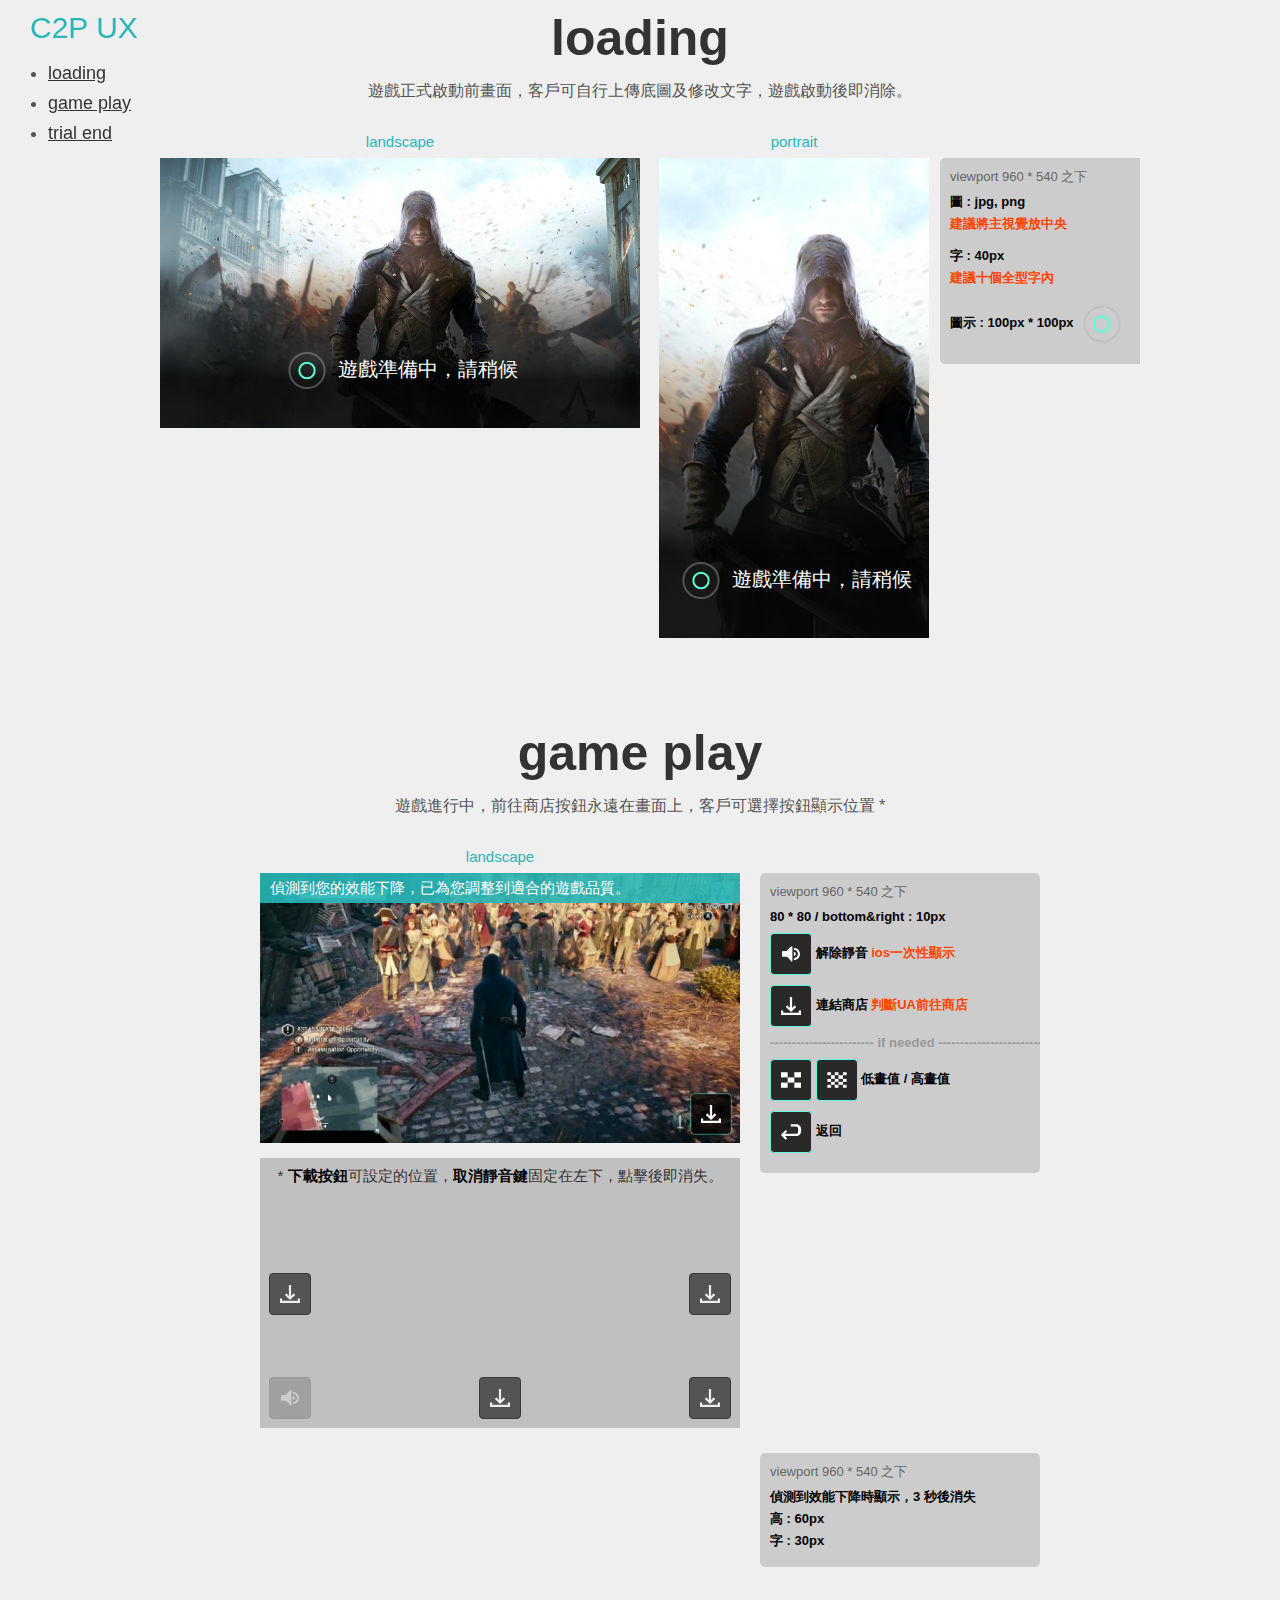
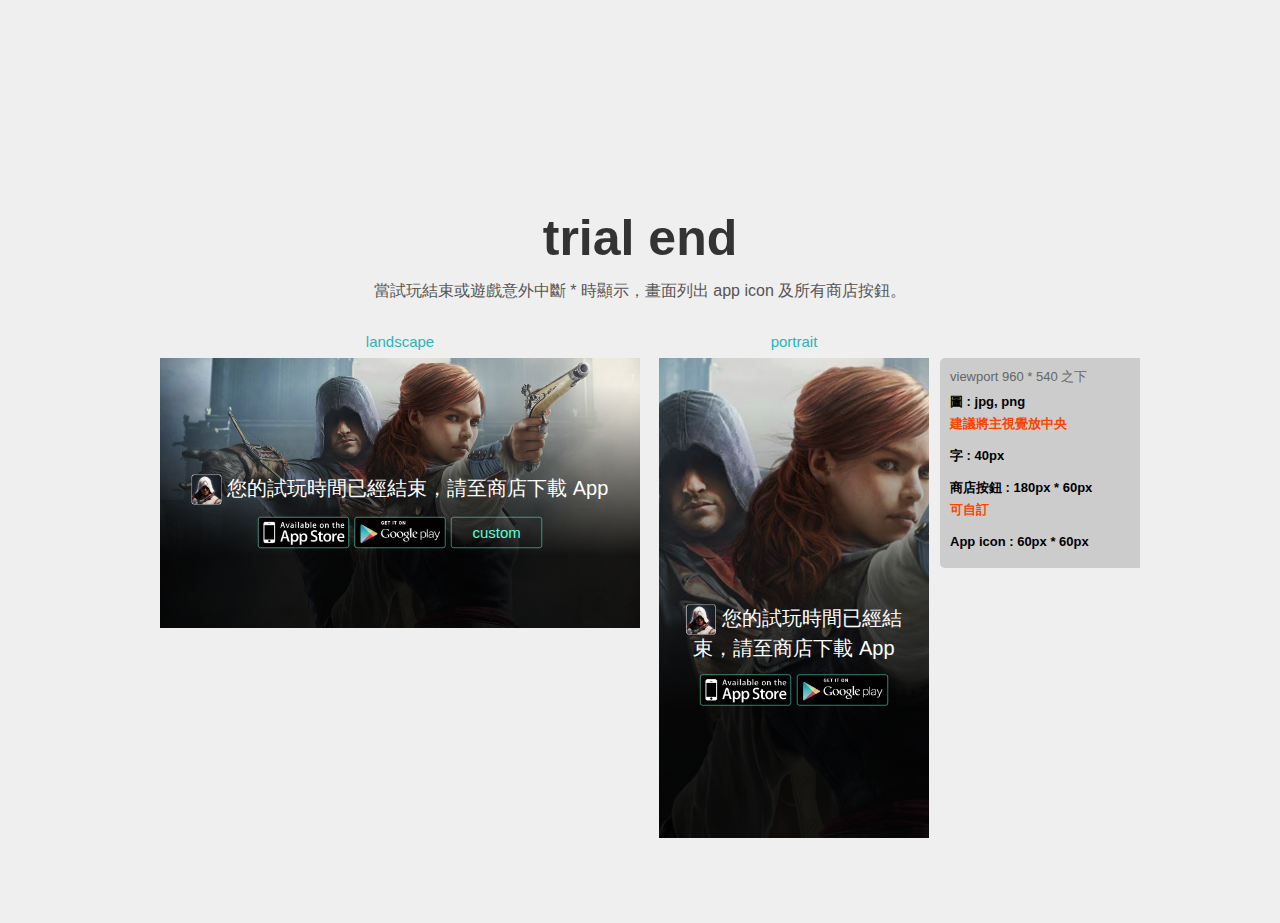
==== spec.html @ 2474a39e "ggg" ====
<!DOCTYPE html>
<html lang="en">
<head>
	<meta charset="UTF-8">
	<title>C2P UX</title>
	<link rel="stylesheet" href="style.css">
	<link rel="shortcut icon" href="favicon.ico" type="image/x-icon" >
</head>
<body>

<div class="title">
	C2P UX
</div>

<ul class="nav">
	<li><a href="#loading">loading</a></li>
	<li><a href="#game">game play</a></li>
	<li><a href="#end">trial end</a></li>
</ul>

<h1 id="loading">loading</h1>
<h2>遊戲正式啟動前畫面，客戶可自行上傳底圖及修改文字，遊戲啟動後即消除。</h2>

<div class="block-set">
<div class="loading-block bg-spec landscape" style="background-image: url(acu.jpg);">
	<h2><img src="loading.svg" class="loading-icon"> 遊戲準備中，請稍候</h2>
</div>

<div class="loading-block bg-spec portrait" style="background-image: url(acu.jpg);">
	<h2><img src="loading.svg" class="loading-icon"> 遊戲準備中，請稍候</h2>
</div>

<div class="spec">
	<h3>viewport 960 * 540 之下</h3> 
	<ul>
		<li>圖 : jpg, png <div class="recom">建議將主視覺放中央</div></li>
		<li>字 : 40px <div class="recom">建議十個全型字內</div></li>
		<li>圖示 : 100px * 100px <img src="loading.svg" style="width: 50px;height: 50px;vertical-align: middle;"></li>
	</ul>
</div>

</div>


<h1 id="game">game play</h1>
<h2>遊戲進行中，前往商店按鈕永遠在畫面上，客戶可選擇按鈕顯示位置 *</h2>

<div class="block-set" style="width: 800px;height: 890px;">
<div class="loading-block bg-spec gameplay landscape" style="background-image: url(gameplay.jpg);">
	<ul class="icon-block">
		<li class="icon icon-unmute" style="position: absolute;left: 9px;bottom: 9px;"></li>
		<li class="icon icon-store" style="position: absolute;right: 9px;bottom: 9px;"></li>
	</ul>
</div>

<div class="gameplay-pos spec">
<h3>* <strong>下載按鈕</strong>可設定的位置，<strong>取消靜音鍵</strong>固定在左下，點擊後即消失。</h3>
	<ul class="icon-block">
		<li class="icon icon-unmute" style="position: absolute;left: 9px;bottom: 9px;opacity: .2;"></li>
		<li class="icon icon-store" style="left: 9px;top: 105px;"></li>
		<li class="icon icon-store" style="right: 9px;top: 105px;"></li>
		<li class="icon icon-store" style="right: 9px;bottom: 9px;"></li>
		<li class="icon icon-store" style="left: 219px;bottom: 9px;"></li>
	</ul>
</div>

<div class="loading-block bg-spec gameplay gp2 landscape" style="background-image: url(gameplay.jpg);">
<div class="notif">偵測到您的效能下降，已為您調整到適合的遊戲品質。</div>
	<ul class="icon-block">
		<li class="icon icon-store" style="position: absolute;right: 9px;bottom: 9px;"></li>
	</ul>
</div>


<div class="spec" style="width: 260px;left:520px">
	<h3>viewport 960 * 540 之下</h3>
	<ul>
		<li>80 * 80 / bottom&right : 10px</li>
		<li>
			<div class="icon-block icon icon-unmute"></div>
			
			解除靜音 <spen class="recom">ios一次性顯示</spen>
		</li>
		<li>
			<div class="icon-block icon icon-store"></div>
			連結商店 <spen class="recom">判斷UA前往商店</spen>
		</li>
		<li style="color:#999;">
			------------------------ if needed ------------------------
		</li>
		<li>
			<div class="icon-block icon icon-res-lo"></div>
			<div class="icon-block icon icon-res-hi"></div>
			低畫值 / 高畫值
		</li>
		<li>
			<div class="icon-block icon icon-back"></div>
			返回
		</li>
	</ul>
</div>

<div class="spec" style="width: 260px;left:520px;top:615px">
	<h3>viewport 960 * 540 之下</h3>

	<ul>
		<li>偵測到效能下降時顯示，3 秒後消失</li>
		<li>高 : 60px</li>
		<li>字 : 30px</li>
	</ul>
</div>

</div>

<h1 id="end">trial end</h1>
<h2>當試玩結束或遊戲意外中斷 * 時顯示，畫面列出 app icon 及所有商店按鈕。</h2>

<div class="block-set">
<div class="loading-block bg-spec landscape end" style="background-image: url(acu-end.jpg);">
	<h2><img src="game-icon.png" class="game-icon"> 
		您的試玩時間已經結束，請至商店下載 App
	<div class="store">
		<a class="store-ios" href="javascript: void(0)"></a>
		<a class="store-android" href="javascript: void(0)"></a>
		<a class="store-custom" href="javascript: void(0)">custom</a>
	</div>
	</h2>
</div>

<div class="loading-block bg-spec portrait end" style="background-image: url(acu-end.jpg);">
	<h2><img src="game-icon.png" class="game-icon"> 
		您的試玩時間已經結束，請至商店下載 App
	<div class="store">
		<a class="store-ios" href="javascript: void(0)"></a>
		<a class="store-android" href="javascript: void(0)"></a>
		<!-- <a class="store-custom" href="#">custom</a> -->
	</div>
	</h2>
</div>

<div class="spec">
	<h3>viewport 960 * 540 之下</h3>
	<ul>
		<li>圖 : jpg, png <div class="recom">建議將主視覺放中央</div></li>
		<li>字 : 40px <div class="recom"></div></li>
		<li>商店按鈕 : 180px * 60px <div class="recom">可自訂</div></li>
		<li>App icon : 60px * 60px</li>
	</ul>
</div>

</div>
</body>
</html>
---- style.css ----
body {
	font-family: helvetica, "LiHei Pro", "Heiti TC", "微軟正黑體";
	background-color: #efefef;
	text-align: center;
}

h1 {
	color: #333;
	margin: 0 0 5px;
	font-size: 50px;
	line-height: 60px;
}

h2 {
	color: #555;
	font-size: 16px;
	line-height: 35px;
	margin: 0 0 15px 0;
	font-weight: normal;
}

.block-set {
	white-space: nowrap;
	height: 520px;
	width: 1000px;
	position: relative;
	margin: 0 auto 80px;
	overflow: hidden;
}

.block-set .spec {
	position: absolute;
	background-color: #ccc;
	padding: 10px;
	top: 35px;
	left: 800px;
	width: 200px;
	border-radius: 5px;
	font-size: 13px;
	text-align: left;
}

.block-set .spec h3 {
	margin: 0;
	padding: 0;
	color: #666;
	font-size: 13px;
	font-weight: normal;
}

.block-set .spec ul {
	list-style-type: none;
	margin: 5px 0;
	padding: 0;
	font-size: 13px;
	line-height: 22px;
	font-weight: bold;
}

.block-set .spec ul .recom {
	font-size: 13px;
	color: #ff4400;
	margin-bottom: 10px;
}

.loading-block {
	position: relative;
	margin: 20px;
	display: inline-block;
	vertical-align: top;
	white-space: normal;
	
}

.loading-block.landscape {
	width: 960px;
	height: 540px;
	transform: translateX(-240px) translateY(-120px) scale(0.5);
}

.loading-block:before {
	font-size: 30px;
	top: -50px;
	position: relative;
	color: #29B6B7
}

.loading-block.portrait {
	width: 540px;
	height: 960px;
	transform: translateX(-640px) translateY(-225px) scale(0.5);
}

.loading-block.landscape:before {
	content: 'landscape';
}

.loading-block.portrait:before {
	content: 'portrait';
}


.loading-block.bg-spec {
	background-size: cover;
	background-position: center;
}
.loading-block:after {
	content: '';
	position: absolute;
	width: 100%;
	height: 60%;
	bottom: 0;
	left: 0;
	background: -webkit-linear-gradient(rgba(0,0,0,0) 0%, rgba(0,0,0,0.9) 70%);
	background: -o-linear-gradient(rgba(0,0,0,0) 0%, rgba(0,0,0,0.9) 70%);
	background: linear-gradient(rgba(0,0,0,0) 0%, rgba(0,0,0,0.9) 70%);
}

.loading-block.end:after {
	height: 90%;
}

.loading-block.gameplay:after {
	background: transparent;
}

.loading-block h2 {
	position: absolute;
	bottom: 50px;
	z-index: 5;
	width: 90%;
	padding: 0 5%;
	text-align: center;
	color: #fff;
	font-family: helvetica,'LiHei Pro','Heiti TC','微軟正黑體';
	font-size: 40px;
	line-height: 55px;
}

.loading-block.end h2 {
	bottom: 25%;
}

.loading-block h2 .loading-icon {
	width: 100px;
	height: 100px;
	vertical-align: middle;
}

.loading-block h2 .game-icon {
	width: 60px;
	height: 60px;
	vertical-align: middle;
}

.store {
	text-align: center;
	width: 100%;
	padding: 10px 0;
}

.store a {
	background-size: 100%;
	width: 180px;
	height: 60px;
	border-radius: 5px;
	display: inline-block;
	border: 1px #5cffd6 solid;
	margin-top: 15px;
	vertical-align: top;
}

.store .store-ios{
	background-image: url(icon_appstore.png);	
}

.store .store-android{
	background-image: url(icon_googleplay.png);
}

.store .store-custom{
	color: #5cffd6;
	text-decoration: none;
	font-weight: normal;
	line-height: 60px;
	font-size: 30px;
}


.gameplay-pos.spec {
	width: 480px;
	height: 270px;
	padding: 0;
	background-color: #c0c0c0;
	position: absolute;
	top: 320px;
	left: 20px;
	border-radius: 0;
}

.gameplay-pos.spec h3 {
	text-align: center;
	color: #333;
	font-size: 15px;
	line-height: 35px;
}

.gameplay.gp2 {
	position: absolute;
	left: 0;
}

.gameplay.gp2:before {
	content: '';
}

.gameplay.gp2 .notif {
	width: 100%;
	line-height: 60px;
	font-size: 30px;
	background-color: rgba(41,182,183,0.9);
	color: #fff;
	text-align: left;
	text-indent: 20px
}

.gameplay-pos.spec h3 strong {
	color: #000;
}

.gameplay-pos.spec .icon {
	position: absolute;
	opacity: .7;
	border: 1px #000 solid;
}

.icon-block {
	position: absolute;
	width: 100%;
	height: 100%;
	top: 0;
	left: 0;
	margin: 0;
	padding: 0;
	list-style-type: none;
}

.icon {
	list-style-type: none;
	background: rgba(0,0,0,0.8) url(icons.svg) 0 0 no-repeat;
	background-size: 80px 480px;
	width: 80px;
	height: 80px;
	border-radius: 8px;
	margin: 8px;
	border: 1px #5cffd6 solid;
	position: relative;
	z-index: 1;
	cursor: pointer;
}
.icon:active {
	background-color: #000;
}
.icon.icon-store {
	background-position: 0 0;
}
.icon.icon-res-lo {
	background-position: 0 -80px;
}
.icon.icon-res-hi {
	background-position: 0 -160px;
}
.icon.icon-unmute {
	background-position: 0 -240px;
}
.icon.icon-mute {
	background-position: 0 -320px;
}
.icon.icon-back {
	background-position: 0 -400px;
}


.spec .icon {
	width: 40px;
	height: 40px;
	display: inline-block;
	background-size: 40px 240px;
	vertical-align: middle;
	border-radius: 4px;
	margin: 5px 0px;
	bottom: initial;
	right: initial;
}

.spec .icon.icon-store {
	background-position: 0 0;
}
.spec .icon.icon-res-lo {
	background-position: 0 -40px;
}
.spec .icon.icon-res-hi {
	background-position: 0 -80px;
}
.spec .icon.icon-unmute {
	background-position: 0 -120px;
}
.spec .icon.icon-mute {
	background-position: 0 -160px;
}
.spec .icon.icon-back {
	background-position: 0 -200px;
}

.title {
	position: fixed;
	top: 0;
	left: 30px;
	font-size: 30px;
	line-height: 55px;
	color: #29B6B7;
}

.nav {
	position: fixed;
	text-align: left;
	font-size: 18px;
	line-height: 30px;
	z-index: 10;
	top: 40px;
	color: #555;
}
.nav a {
	color: #333;
}
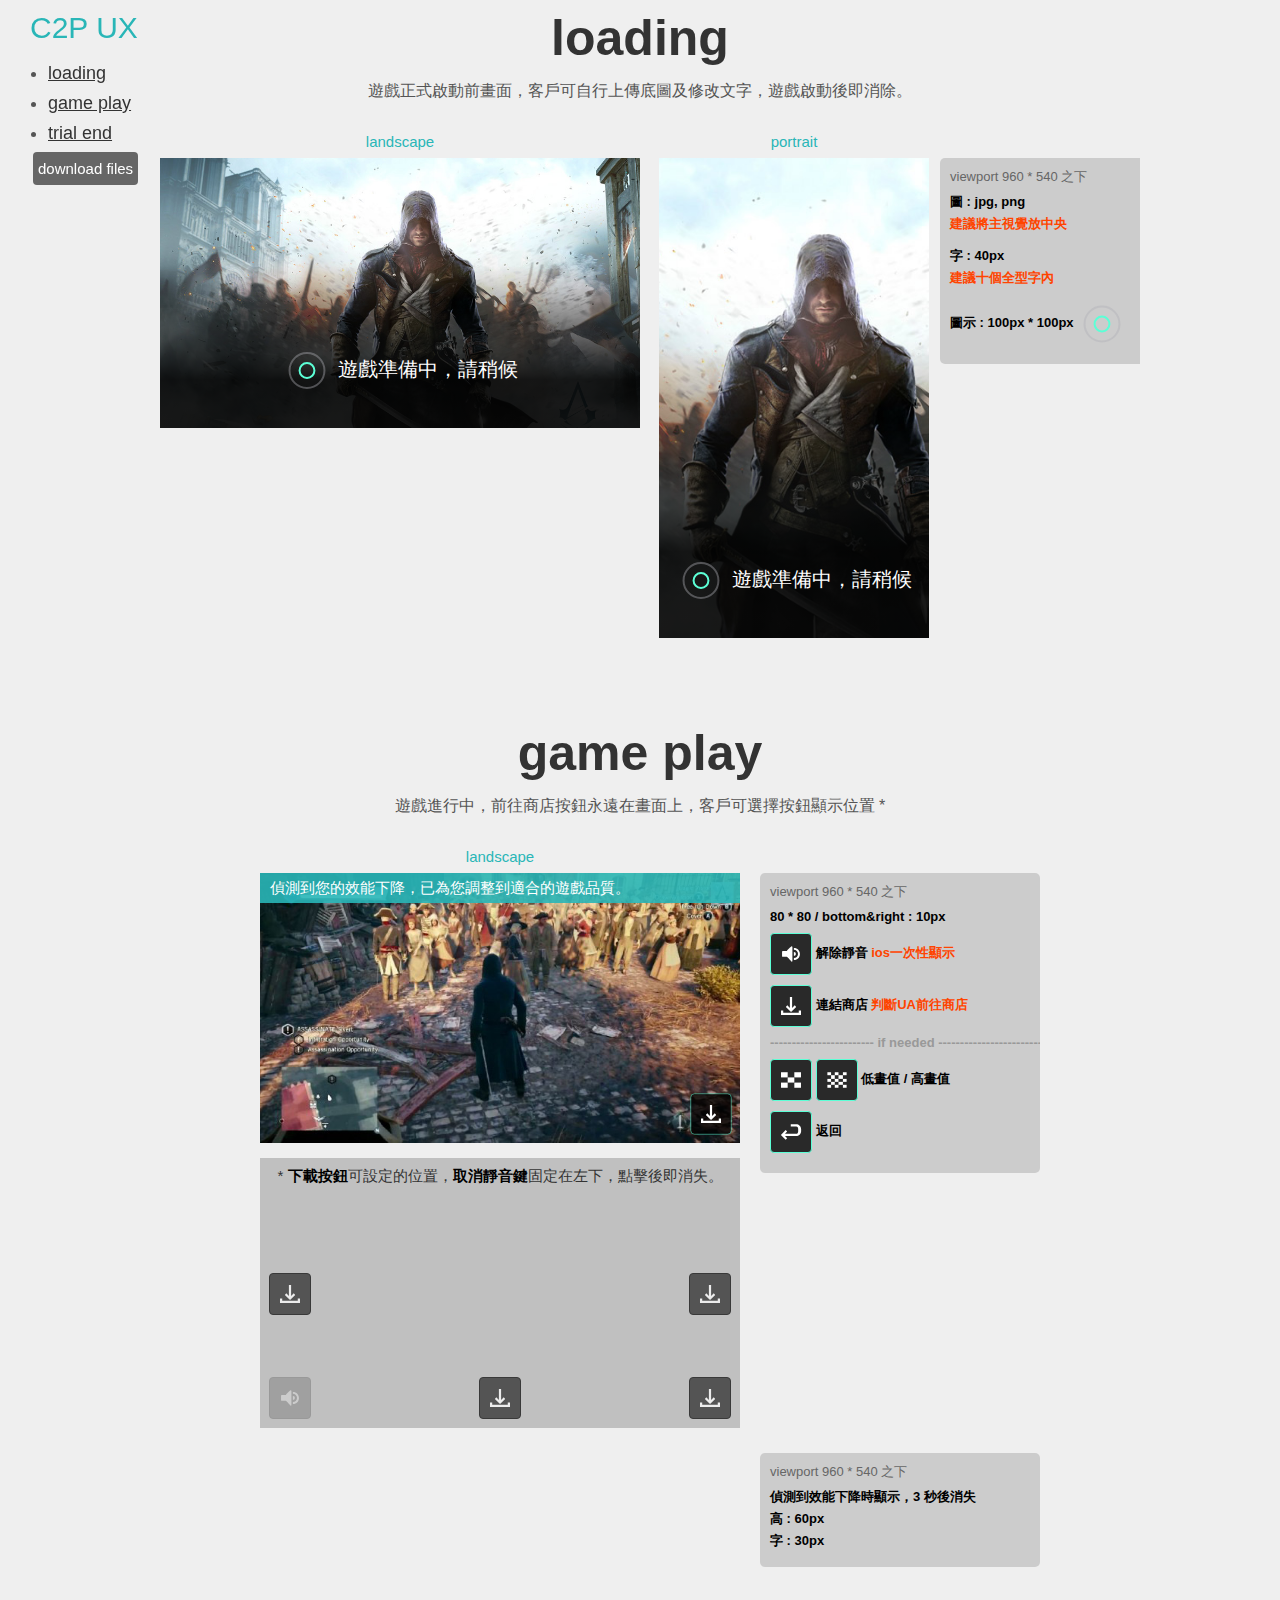
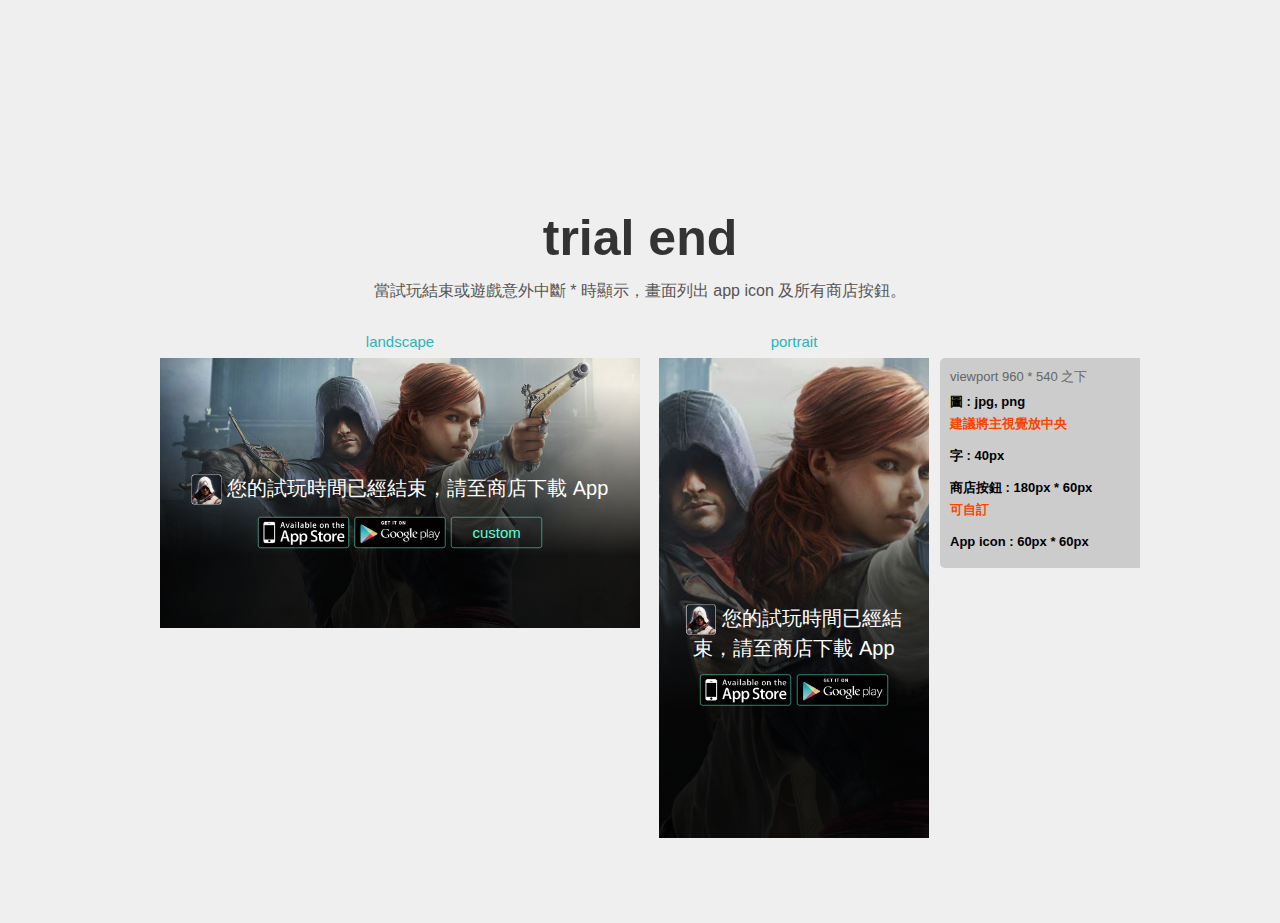
==== commit 01372493: "sss" ====
--- a/spec.html
+++ b/spec.html
@@ -16,6 +16,7 @@
 	<li><a href="#loading">loading</a></li>
 	<li><a href="#game">game play</a></li>
 	<li><a href="#end">trial end</a></li>
+	<li class="download"><a href="svg.zip">download files</a></li>
 </ul>
 
 <h1 id="loading">loading</h1>
--- a/style.css
+++ b/style.css
@@ -332,4 +332,19 @@
 }
 .nav a {
 	color: #333;
+}
+
+.nav .download {	
+	list-style-type: none;
+	margin: 5px -15px;
+}
+
+.nav .download a {
+	padding: 8px 5px;
+	background-color: #666;
+	border-radius: 4px;
+	color: #fff;
+	text-decoration: none;
+	font-size: 15px;
+	font-weight: normal;
 }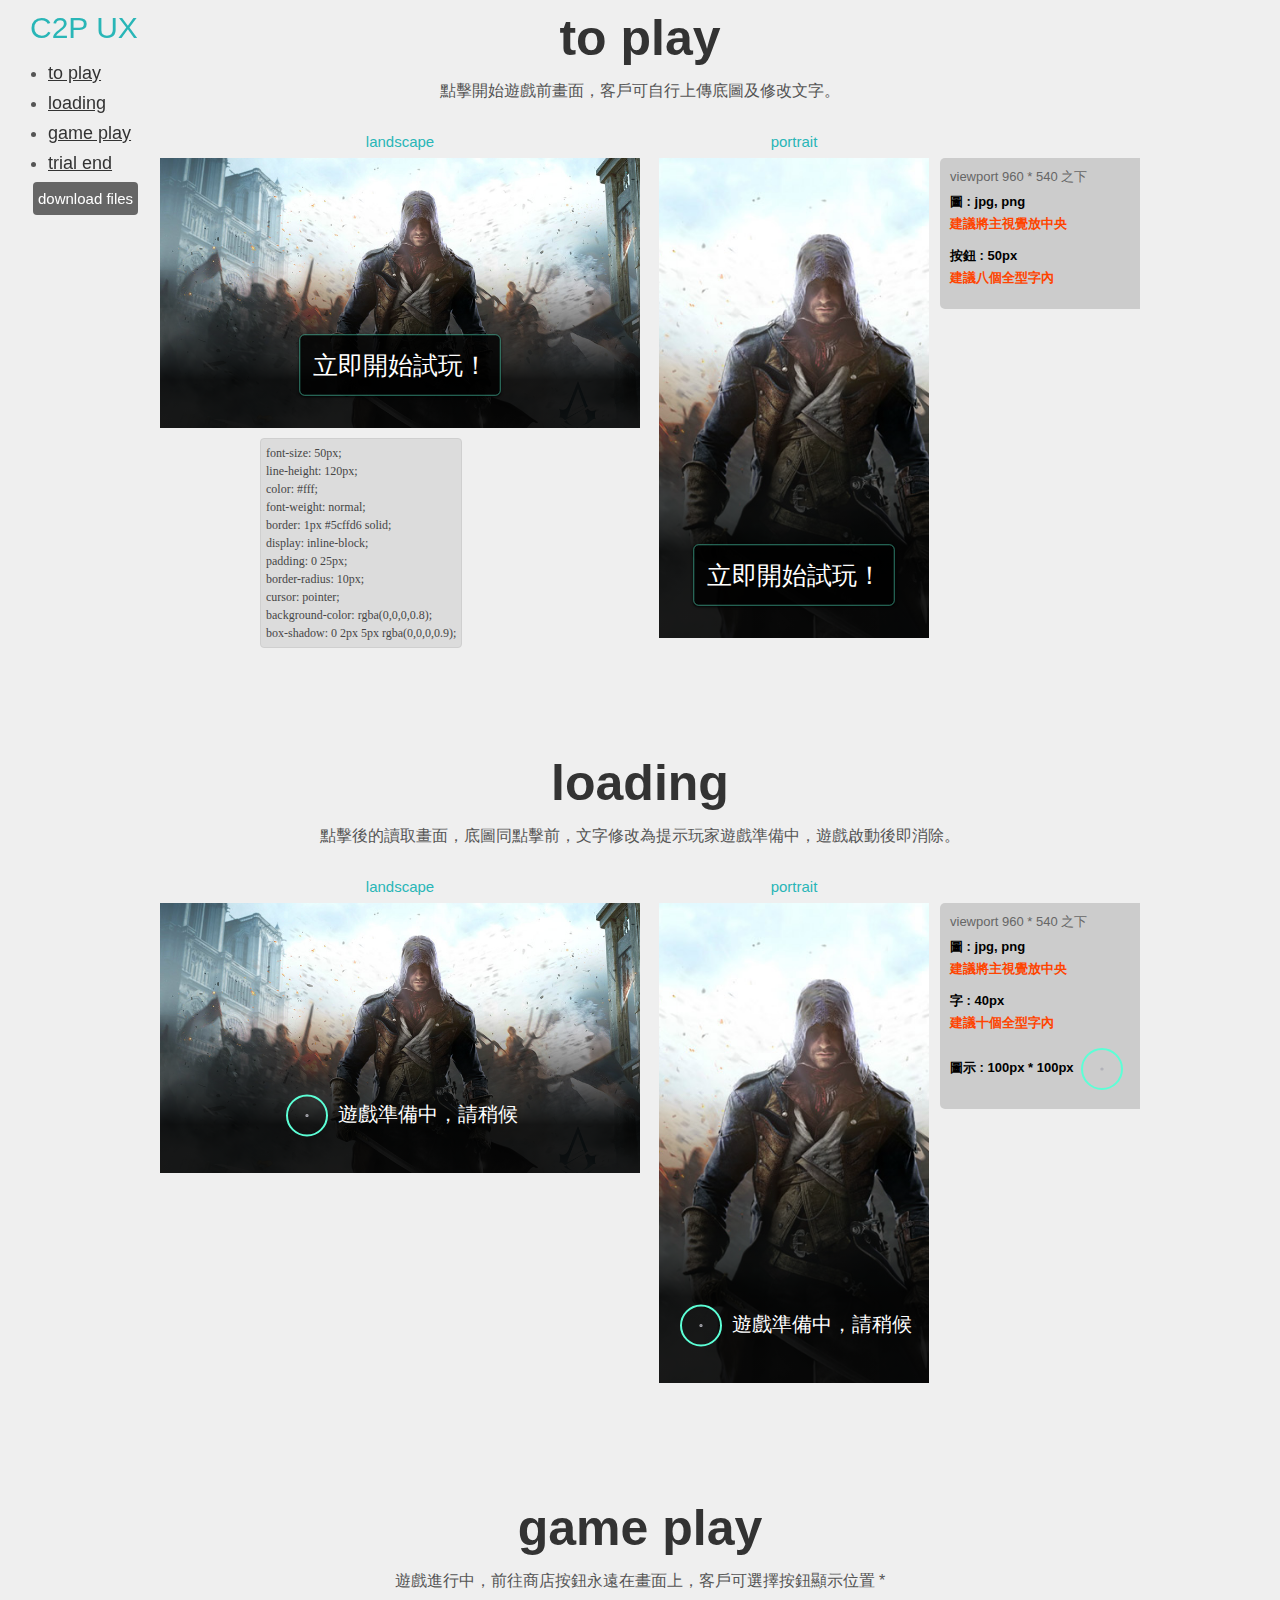
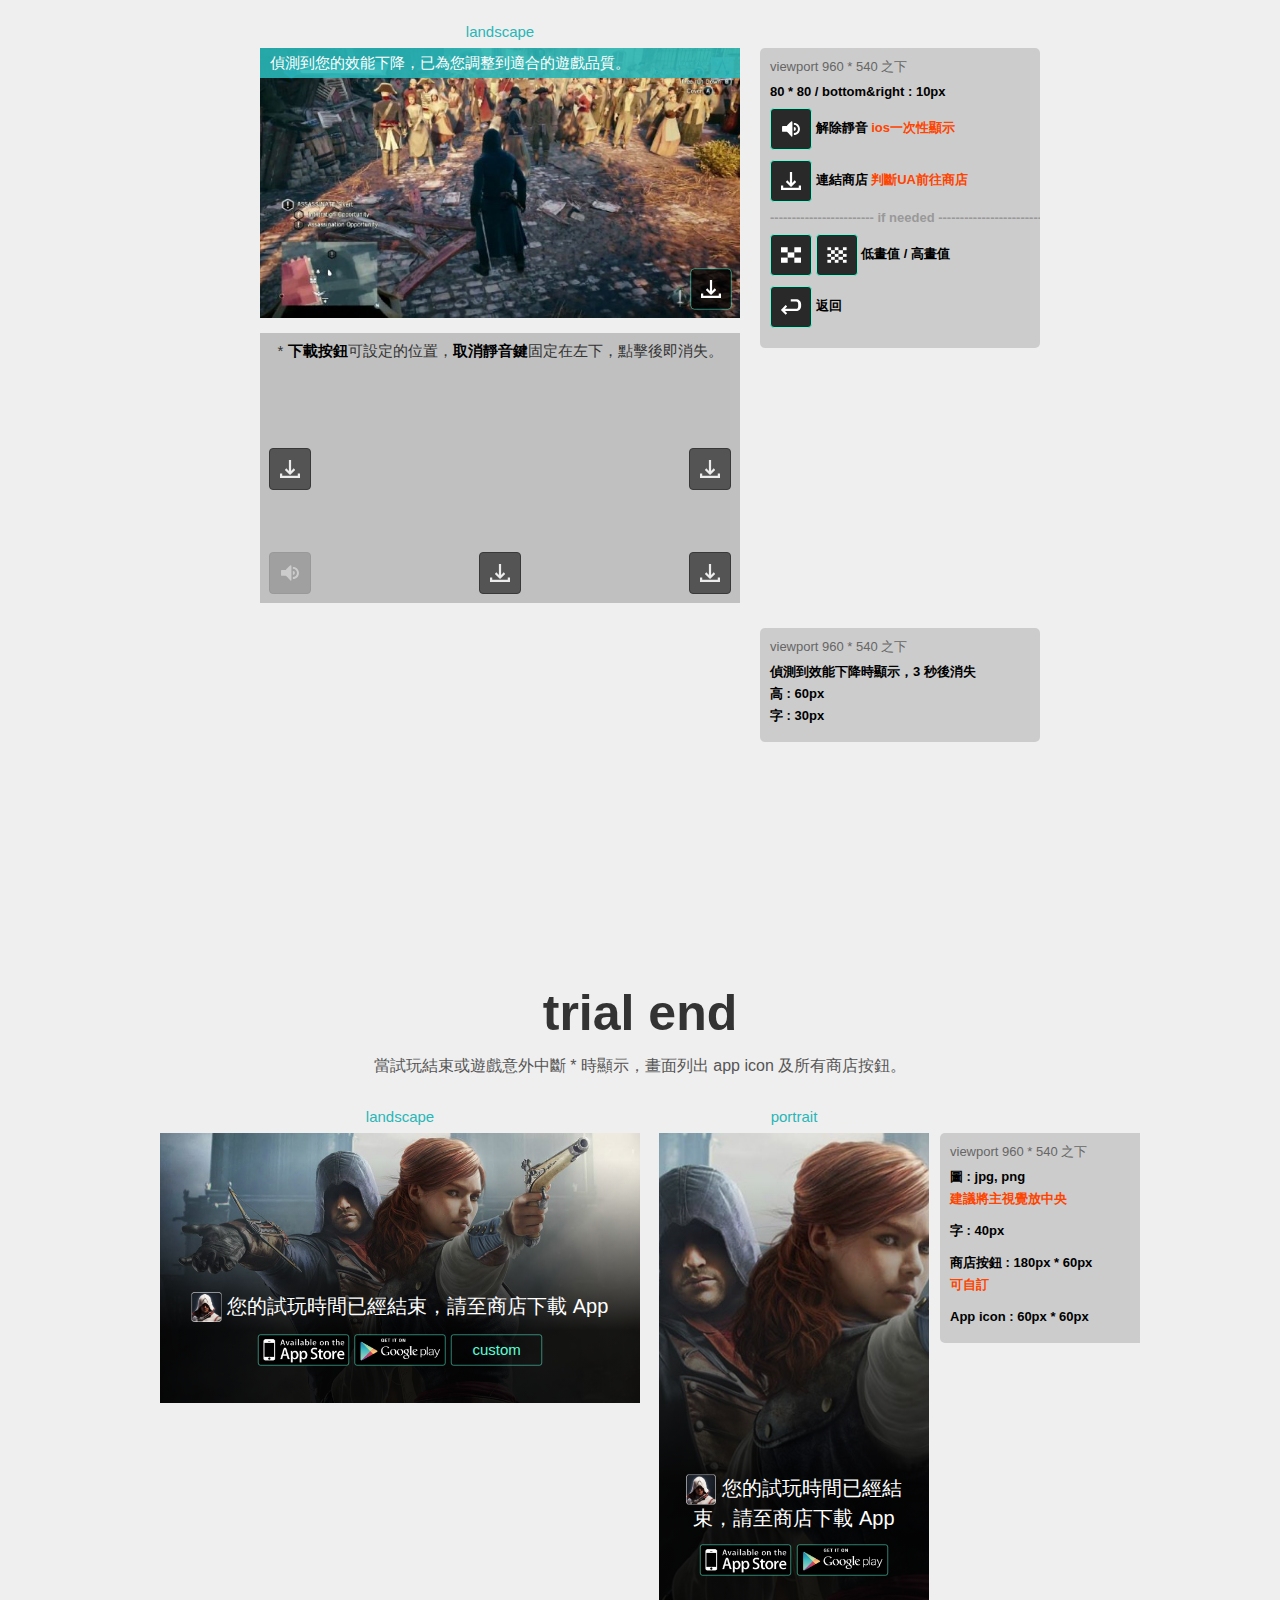
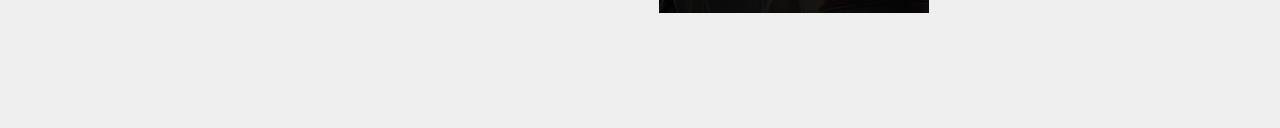
==== commit cc64a742: "ux" ====
--- a/spec.html
+++ b/spec.html
@@ -13,14 +13,52 @@
 </div>
 
 <ul class="nav">
+	<li><a href="#toplay">to play</a></li>
 	<li><a href="#loading">loading</a></li>
 	<li><a href="#game">game play</a></li>
 	<li><a href="#end">trial end</a></li>
 	<li class="download"><a href="svg.zip">download files</a></li>
 </ul>
 
+<h1 id="toplay">to play</h1>
+<h2>點擊開始遊戲前畫面，客戶可自行上傳底圖及修改文字。</h2>
+
+<div class="block-set">
+<div class="loading-block bg-spec landscape" style="background-image: url(acu.jpg);">
+	<h2><div class="toplay">立即開始試玩！</div></h2>
+</div>
+
+<div class="loading-block bg-spec portrait" style="background-image: url(acu.jpg);">
+	<h2><div class="toplay">立即開始試玩！</div></h2>
+</div>
+
+<div class="code">
+	font-size: 50px;<br>
+	line-height: 120px;<br>
+	color: #fff;<br>
+	font-weight: normal;<br>
+	border: 1px #5cffd6 solid;<br>
+	display: inline-block;<br>
+	padding: 0 25px;<br>
+	border-radius: 10px;<br>
+	cursor: pointer;<br>
+	background-color: rgba(0,0,0,0.8);<br>
+	box-shadow: 0 2px 5px rgba(0,0,0,0.9);
+</div>
+
+<div class="spec">
+	<h3>viewport 960 * 540 之下</h3> 
+	<ul>
+		<li>圖 : jpg, png <div class="recom">建議將主視覺放中央</div></li>
+		<li>按鈕 : 50px <div class="recom">建議八個全型字內</div>
+		</li>
+	</ul>
+</div>
+</div>
+
+
 <h1 id="loading">loading</h1>
-<h2>遊戲正式啟動前畫面，客戶可自行上傳底圖及修改文字，遊戲啟動後即消除。</h2>
+<h2>點擊後的讀取畫面，底圖同點擊前，文字修改為提示玩家遊戲準備中，遊戲啟動後即消除。</h2>
 
 <div class="block-set">
 <div class="loading-block bg-spec landscape" style="background-image: url(acu.jpg);">
@@ -39,7 +77,6 @@
 		<li>圖示 : 100px * 100px <img src="loading.svg" style="width: 50px;height: 50px;vertical-align: middle;"></li>
 	</ul>
 </div>
-
 </div>
 
 
--- a/style.css
+++ b/style.css
@@ -21,7 +21,7 @@
 
 .block-set {
 	white-space: nowrap;
-	height: 520px;
+	height: 550px;
 	width: 1000px;
 	position: relative;
 	margin: 0 auto 80px;
@@ -135,6 +135,43 @@
 	font-family: helvetica,'LiHei Pro','Heiti TC','微軟正黑體';
 	font-size: 40px;
 	line-height: 55px;
+}
+
+.loading-block h2 .toplay {
+	font-size: 50px;
+	color: #fff;
+	font-weight: normal;
+	line-height: 120px;
+	border: 1px #5cffd6 solid;
+	display: inline-block;
+	padding: 0 25px;
+	border-radius: 10px;
+	background-color: rgba(0,0,0,0.8);
+	cursor: pointer;
+	box-shadow: 0 2px 5px rgba(0,0,0,0.9);
+}
+
+.code {
+	position: absolute;
+	left: 120px;
+	top: 315px;
+	font-family: Consolas;
+	border-radius: 4px;
+	color: #333;
+	background: #dadada;
+	border: 1px #ccc solid;
+	padding: 5px;
+	text-align: left;
+	font-size: 12px;
+	line-height: 1.5em;
+	font-weight: normal;
+	opacity: .9;
+}
+
+.loading-block h2 .toplay:active {
+	background-color: rgba(0,0,0,1);
+	box-shadow: 0 0px 0px rgba(0,0,0,0.9);
+}
 }
 
 .loading-block.end h2 {
